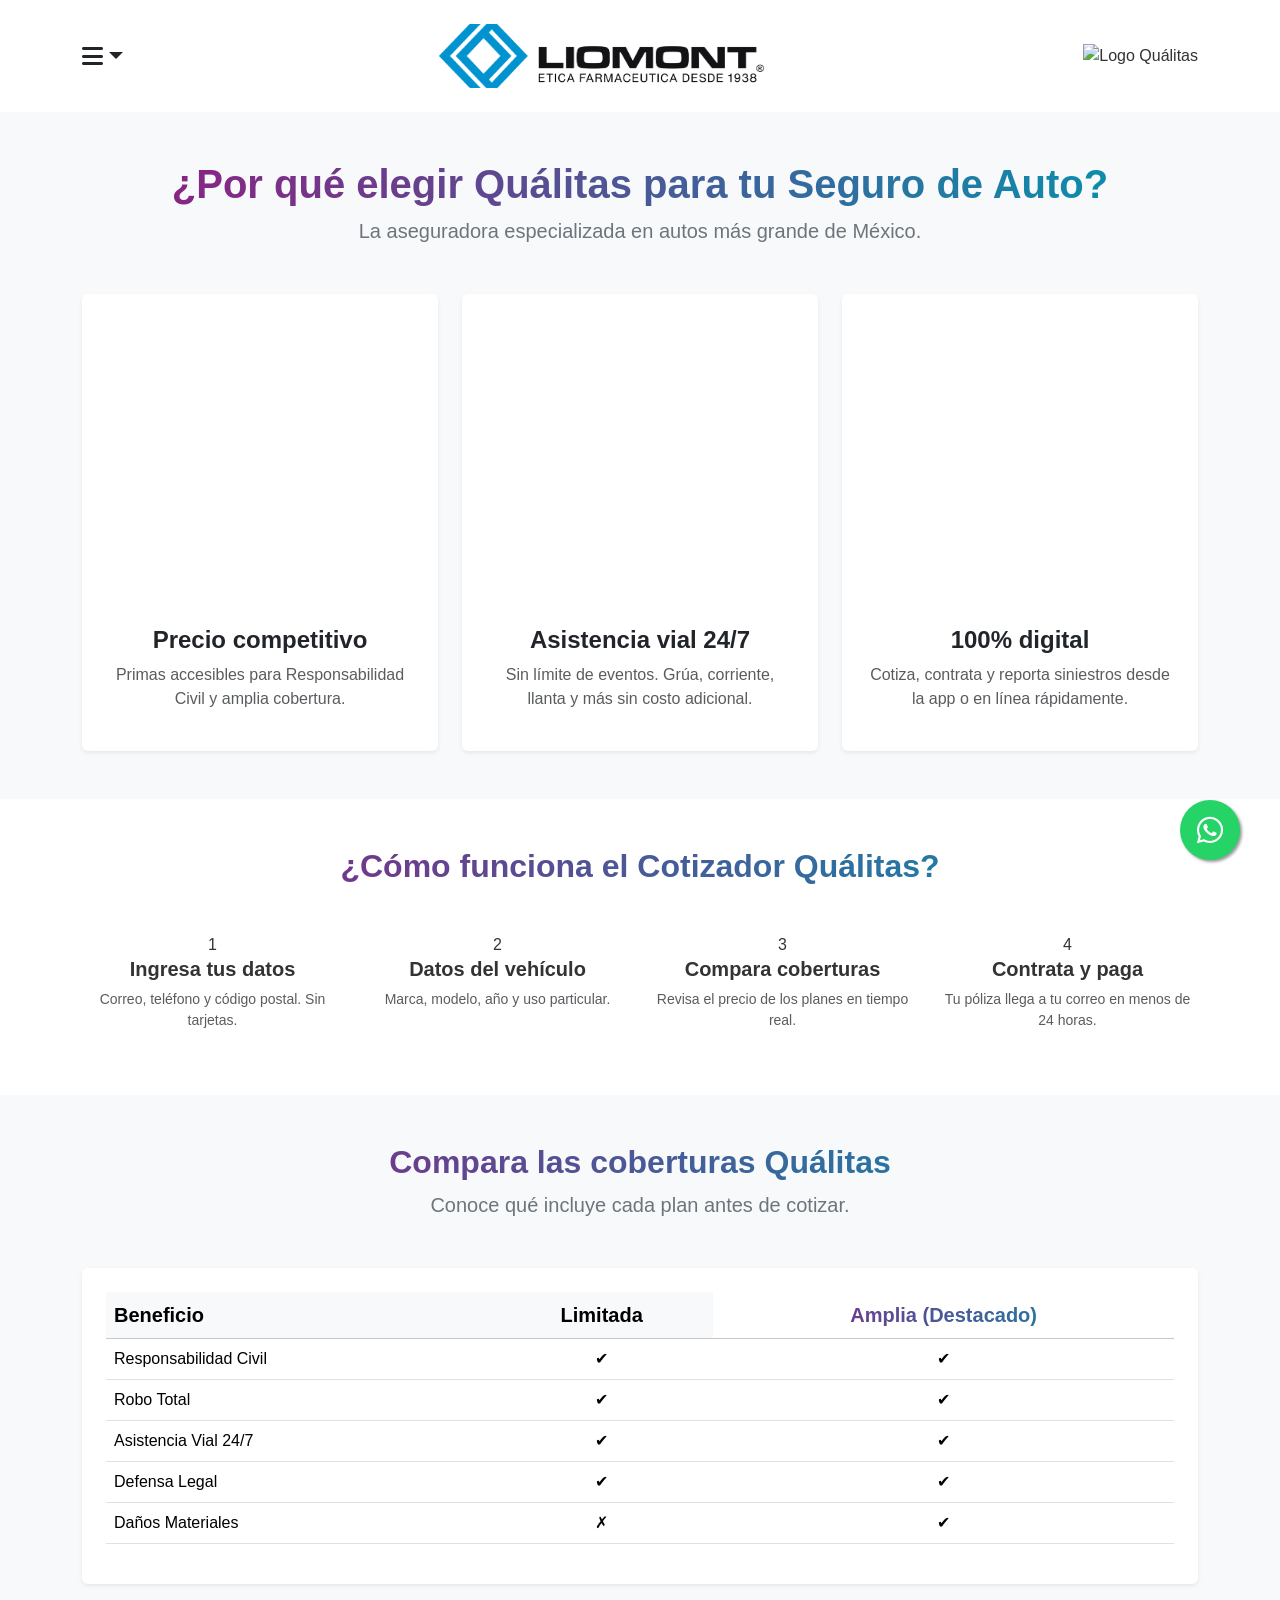
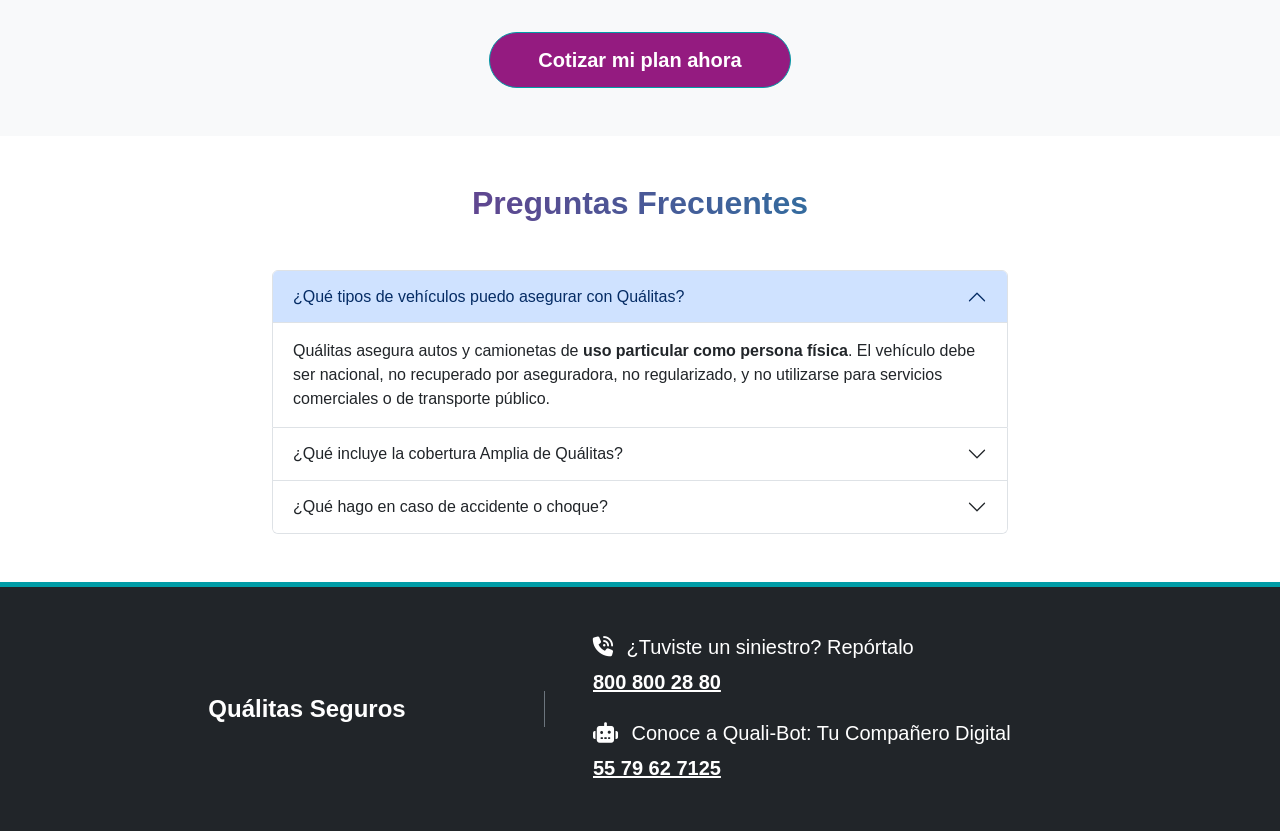
==== faq.html @ 058c201c "Update faq.html" ====
<!doctype html>
<html lang="es">
  <head>
    <meta charset="UTF-8" />
    <meta name="viewport" content="width=device-width, initial-scale=1.0" />
    <title>Detalles de Cobertura | Liomont - Quálitas - Hylant</title>

    <link href="https://cdn.jsdelivr.net/npm/bootstrap@5.3.0/dist/css/bootstrap.min.css" rel="stylesheet" />
    <link rel="stylesheet" href="https://cdnjs.cloudflare.com/ajax/libs/font-awesome/6.4.0/css/all.min.css" />
    <link rel="stylesheet" href="styles.css" />
  
  </head>
  <body>
    <header class="bg-white py-4 shadow-sm">
      <div class="container d-flex justify-content-between align-items-center">
        <div class="dropdown">
          <a href="#" class="d-flex align-items-center mb-2 mb-lg-0 text-dark text-decoration-none dropdown-toggle fs-4" data-bs-toggle="dropdown" aria-expanded="false">
            <i class="fa-solid fa-bars"></i>
          </a>
          <ul class="dropdown-menu shadow">
            <li><a class="dropdown-item" href="index.html">Inicio</a></li>
            <li><a class="dropdown-item active" href="detalles.html">Coberturas y Planes</a></li>
          </ul>
        </div>
        <div class="brand-logo liomont">
          <img src="img\logoliomontleyenda.png" alt="Logo Liomont" class="header-logo" />
        </div>
        <div class="brand-logo">
          <img src="https://www.qualitas.com.mx/documents/19189400/19781967/Qualitas-horizontal.png/692ae411-2d86-ae6b-461d-625b0bfd9472?t=1774680700783" alt="Logo Quálitas" class="header-logo" />
        </div>
      </div>
    </header>

    <main class="flex-grow-1">
      
      <section class="py-5 bg-light">
        <div class="container">
          <div class="text-center mb-5">
            <h2 class="text-purple fw-bold display-6">¿Por qué elegir Quálitas para tu Seguro de Auto?</h2>
            <p class="lead text-secondary">La aseguradora especializada en autos más grande de México.</p>
          </div>
          <div class="row row-cols-1 row-cols-md-3 g-4">
            <div class="col text-center">
              <div class="card h-100 border-0 shadow-sm p-4 cov-card">
                <div class="icon-box">
                  <svg viewBox="0 0 24 24" fill="none" stroke-width="1.8" stroke-linecap="round" stroke-linejoin="round"><line x1="12" y1="1" x2="12" y2="23"></line><path d="M17 5H9.5a3.5 3.5 0 000 7h5a3.5 3.5 0 010 7H6"></path></svg>
                </div>
                <h4 class="fw-bold">Precio competitivo</h4>
                <p class="text-muted">Primas accesibles para Responsabilidad Civil y amplia cobertura.</p>
              </div>
            </div>
            <div class="col text-center">
              <div class="card h-100 border-0 shadow-sm p-4 cov-card">
                <div class="icon-box">
                  <svg viewBox="0 0 24 24" fill="none" stroke-width="1.8" stroke-linecap="round" stroke-linejoin="round"><circle cx="12" cy="12" r="10"></circle><polyline points="12 6 12 12 16 14"></polyline></svg>
                </div>
                <h4 class="fw-bold">Asistencia vial 24/7</h4>
                <p class="text-muted">Sin límite de eventos. Grúa, corriente, llanta y más sin costo adicional.</p>
              </div>
            </div>
            <div class="col text-center">
              <div class="card h-100 border-0 shadow-sm p-4 cov-card">
                <div class="icon-box">
                  <svg viewBox="0 0 24 24" fill="none" stroke-width="1.8" stroke-linecap="round" stroke-linejoin="round"><rect x="5" y="2" width="14" height="20" rx="2" ry="2"></rect><line x1="12" y1="18" x2="12.01" y2="18"></line></svg>
                </div>
                <h4 class="fw-bold">100% digital</h4>
                <p class="text-muted">Cotiza, contrata y reporta siniestros desde la app o en línea rápidamente.</p>
              </div>
            </div>
          </div>
        </div>
      </section>

      <section class="py-5">
        <div class="container text-center">
          <h2 class="text-purple fw-bold mb-5">¿Cómo funciona el Cotizador Quálitas?</h2>
          <div class="row g-4">
            <div class="col-md-3">
              <div class="step-num">1</div>
              <h5 class="fw-bold">Ingresa tus datos</h5>
              <p class="text-muted small">Correo, teléfono y código postal. Sin tarjetas.</p>
            </div>
            <div class="col-md-3">
              <div class="step-num">2</div>
              <h5 class="fw-bold">Datos del vehículo</h5>
              <p class="text-muted small">Marca, modelo, año y uso particular.</p>
            </div>
            <div class="col-md-3">
              <div class="step-num">3</div>
              <h5 class="fw-bold">Compara coberturas</h5>
              <p class="text-muted small">Revisa el precio de los planes en tiempo real.</p>
            </div>
            <div class="col-md-3">
              <div class="step-num">4</div>
              <h5 class="fw-bold">Contrata y paga</h5>
              <p class="text-muted small">Tu póliza llega a tu correo en menos de 24 horas.</p>
            </div>
          </div>
        </div>
      </section>

      <section class="py-5 bg-light">
        <div class="container">
          <div class="text-center mb-5">
            <h2 class="text-purple fw-bold">Compara las coberturas Quálitas</h2>
            <p class="lead text-secondary">Conoce qué incluye cada plan antes de cotizar.</p>
          </div>
          <div class="table-responsive bg-white shadow-sm rounded p-4">
            <table class="table table-hover align-middle">
              <thead class="table-light">
                <tr>
                  <th scope="col" class="fs-5">Beneficio</th>
                  <th scope="col" class="text-center fs-5">Limitada</th>
                  <th scope="col" class="text-center fs-5 text-purple">Amplia (Destacado)</th>
                </tr>
              </thead>
              <tbody>
                <tr>
                  <td>Responsabilidad Civil</td>
                  <td class="text-center"><span class="check-icon">✔</span></td>
                  <td class="text-center"><span class="check-icon">✔</span></td>
                </tr>
                <tr>
                  <td>Robo Total</td>
                  <td class="text-center"><span class="check-icon">✔</span></td>
                  <td class="text-center"><span class="check-icon">✔</span></td>
                </tr>
                <tr>
                  <td>Asistencia Vial 24/7</td>
                  <td class="text-center"><span class="check-icon">✔</span></td>
                  <td class="text-center"><span class="check-icon">✔</span></td>
                </tr>
                <tr>
                  <td>Defensa Legal</td>
                  <td class="text-center"><span class="check-icon">✔</span></td>
                  <td class="text-center"><span class="check-icon">✔</span></td>
                </tr>
                <tr>
                  <td>Daños Materiales</td>
                  <td class="text-center"><span class="cross-icon">✗</span></td>
                  <td class="text-center"><span class="check-icon">✔</span></td>
                </tr>
              </tbody>
            </table>
          </div>
          <div class="text-center mt-5">
            <a href="https://oplinea.qualitas.com.mx/?EBROKING" class="btn btn-teal btn-lg px-5">Cotizar mi plan ahora</a>
          </div>
        </div>
      </section>

      <section class="py-5">
        <div class="container">
          <div class="text-center mb-5">
            <h2 class="text-purple fw-bold">Preguntas Frecuentes</h2>
          </div>
          <div class="row justify-content-center">
            <div class="col-lg-8">
              <div class="accordion" id="faqAccordion">
                
                <div class="accordion-item">
                  <h2 class="accordion-header" id="headingOne">
                    <button class="accordion-button" type="button" data-bs-toggle="collapse" data-bs-target="#collapseOne" aria-expanded="true" aria-controls="collapseOne">
                      ¿Qué tipos de vehículos puedo asegurar con Quálitas?
                    </button>
                  </h2>
                  <div id="collapseOne" class="accordion-collapse collapse show" aria-labelledby="headingOne" data-bs-parent="#faqAccordion">
                    <div class="accordion-body">
                      Quálitas asegura autos y camionetas de <strong>uso particular como persona física</strong>. El vehículo debe ser nacional, no recuperado por aseguradora, no regularizado, y no utilizarse para servicios comerciales o de transporte público.
                    </div>
                  </div>
                </div>

                <div class="accordion-item">
                  <h2 class="accordion-header" id="headingTwo">
                    <button class="accordion-button collapsed" type="button" data-bs-toggle="collapse" data-bs-target="#collapseTwo" aria-expanded="false" aria-controls="collapseTwo">
                      ¿Qué incluye la cobertura Amplia de Quálitas?
                    </button>
                  </h2>
                  <div id="collapseTwo" class="accordion-collapse collapse" aria-labelledby="headingTwo" data-bs-parent="#faqAccordion">
                    <div class="accordion-body">
                      Incluye todo lo de la cobertura Limitada (Robo Total, Responsabilidad Civil, Gastos Médicos) <strong>más Daños Materiales</strong> al vehículo asegurado por colisiones, vuelcos, rotura de cristales, fenómenos naturales y actos de vandalismo.
                    </div>
                  </div>
                </div>

                <div class="accordion-item">
                  <h2 class="accordion-header" id="headingThree">
                    <button class="accordion-button collapsed" type="button" data-bs-toggle="collapse" data-bs-target="#collapseThree" aria-expanded="false" aria-controls="collapseThree">
                      ¿Qué hago en caso de accidente o choque?
                    </button>
                  </h2>
                  <div id="collapseThree" class="accordion-collapse collapse" aria-labelledby="headingThree" data-bs-parent="#faqAccordion">
                    <div class="accordion-body">
                      Llama de inmediato a la Cabina de Atención de Siniestros de Quálitas, disponible <strong>24 horas los 365 días</strong>, al <strong>800 800 28 80</strong> o repórtalo mediante la app Quali-bot.
                    </div>
                  </div>
                </div>

              </div>
            </div>
          </div>
        </div>
      </section>

    </main>

    <footer class="py-5">
      <div class="container">
        <div class="row align-items-center">
          <div class="col-md-5 mb-4 mb-md-0 border-end border-secondary">
            <div class="brand-logo text-white fs-4 fw-bold">
              Quálitas Seguros
            </div>
          </div>
          <div class="col-md-7 ps-md-5 footer-contact">
            <div class="mb-4">
              <h5 class="mb-2"><i class="fa-solid fa-phone-volume me-2"></i> ¿Tuviste un siniestro? Repórtalo</h5>
              <a href="tel:8008002880" class="fs-5">800 800 28 80</a>
            </div>
            <div>
              <h5 class="mb-2"><i class="fa-solid fa-robot me-2"></i> Conoce a Quali-Bot: Tu Compañero Digital</h5>
              <a href="tel:5579627125" class="fs-5">55 79 62 7125</a>
            </div>
          </div>
        </div>
      </div>
    </footer>

    <div class="whatsapp-container">
      <div class="collapse mb-2" id="whatsappCollapse">
        <div class="card card-body shadow-sm p-2 text-center whatsapp-menu-card">
          <a href="https://api.whatsapp.com/send/?phone=5215563561516" target="_blank" class="btn btn-success btn-sm w-100 fw-bold">Contactar a un ejecutivo</a>
        </div>
      </div>
      <button class="whatsapp-btn" type="button" data-bs-toggle="collapse" data-bs-target="#whatsappCollapse" aria-expanded="false" aria-controls="whatsappCollapse">
        <i class="fab fa-whatsapp"></i>
      </button>
    </div>

    <script src="https://cdn.jsdelivr.net/npm/bootstrap@5.3.0/dist/js/bootstrap.bundle.min.js"></script>
  </body>
</html>
---- styles.css ----
:root {
  --qualitas-purple: #941b80;
  --qualitas-teal: #009ca6;
  --qualitas-teal-hover: #007b83;
  --footer-bg: #212529;
}

body {
  font-family: "Segoe UI", Roboto, Helvetica, Arial, sans-serif;
  color: #333;
  display: flex;
  flex-direction: column;
  min-height: 100vh;
}

/* Estilos de Textos */
.text-purple {
  background: -webkit-linear-gradient(left, #941b80, #0096ae);
  -webkit-background-clip: text;
  -webkit-text-fill-color: transparent;
  color: #941b80;
}

.tracking-wider {
  letter-spacing: 0.1em;
}

/* Estilos de Botones */
.btn-teal {
  background-color: var(--qualitas-purple);
  border-color: var(--qualitas-teal);
  color: white;
  border-radius: 30px;
  padding: 12px 35px;
  font-weight: 600;
  transition: all 0.3s ease;
}

.btn-teal:hover {
  background-color: var(--qualitas-teal-hover);
  border-color: var(--qualitas-teal-hover);
  color: white;
}

.btn-teal-outline {
  background-color: transparent;
  border: 2px solid var(--qualitas-teal);
  color: var(--qualitas-teal);
  border-radius: 30px;
  padding: 10px 35px;
  font-weight: 600;
  transition: all 0.3s ease;
}

.btn-teal-outline:hover {
  background-color: var(--qualitas-teal);
  color: white;
}

/* Estilos de Logos */
.brand-logo {
  display: flex;
  align-items: center;
  justify-content: center;
  min-width:;
}

.header-logo {
  max-height: clamp(40px, 5vw, 75px);
  width: auto;
  object-fit: contain;
}

.footer-logo {
  max-height: 60px;
  width: auto;
  object-fit: contain;
}

.hylant-svg {
  min-width: 150px;
  height: auto;
  fill: #4a5568;
  padding: 5px;
}

/* Estilos del Footer */
footer {
  background-color: var(--footer-bg);
  color: white;
  margin-top: auto;
  border-top: 5px solid var(--qualitas-teal);
}

.footer-contact a {
  color: white;
  text-decoration: underline;
  font-weight: bold;
  transition: color 0.3s ease;
}

.footer-contact a:hover {
  color: var(--qualitas-teal);
}

/* -------------------------------------
   AJUSTES DEL CARRUSEL Y GRADIENTES 
-------------------------------------- */
.carousel-item {
  position: relative; /* Necesario para ubicar el gradiente encima */
}

/* Efecto de Overlay Gradiente Quálitas sobre las fotos */
.carousel-item::after {
  content: "";
  position: absolute;
  top: 0;
  left: 0;
  width: 100%;
  height: 400px;
  border-radius: 15px;
  background: linear-gradient(
    45deg,
    rgba(148, 27, 128, 0.5),
    rgba(0, 156, 166, 0.5)
  );
  pointer-events: none;
  z-index: 1;
}
.carousel-caption {
  z-index: 2; /* NUEVO: Trae el texto al frente (capa 2) */
  text-shadow: 2px 2px 6px rgba(0, 0, 0, 0.7); /* NUEVO: Sombra para mejorar la legibilidad */
  bottom: 2rem; /* Opcional: Ajusta la altura del texto dentro de la imagen */
}
.carousel-img {
  border-radius: 15px;
  box-shadow: 0 10px 20px rgba(0, 0, 0, 0.1);
  height: 400px;
  object-fit: cover;
}
carrusel */ .carousel-caption h3 {
  font-weight: bold;
}
/* -------------------------------------
   ESTILOS DE WHATSAPP FLOTANTE
-------------------------------------- */
.whatsapp-container {
  position: fixed;
  bottom: 40px;
  right: 40px;
  z-index: 9999;
  display: flex;
  flex-direction: column;
  align-items: flex-end;
}

.whatsapp-menu-card {
  border-radius: 10px;
  min-width: 200px;
}

.whatsapp-btn {
  width: 60px;
  height: 60px;
  background-color: #25d366;
  color: #fff;
  border-radius: 50px;
  border: none;
  font-size: 30px;
  box-shadow: 2px 2px 3px #999;
  display: flex;
  justify-content: center;
  align-items: center;
  transition: background-color 0.3s;
}

.whatsapp-btn:hover {
  background-color: #128c7e;
  color: #fff;
}
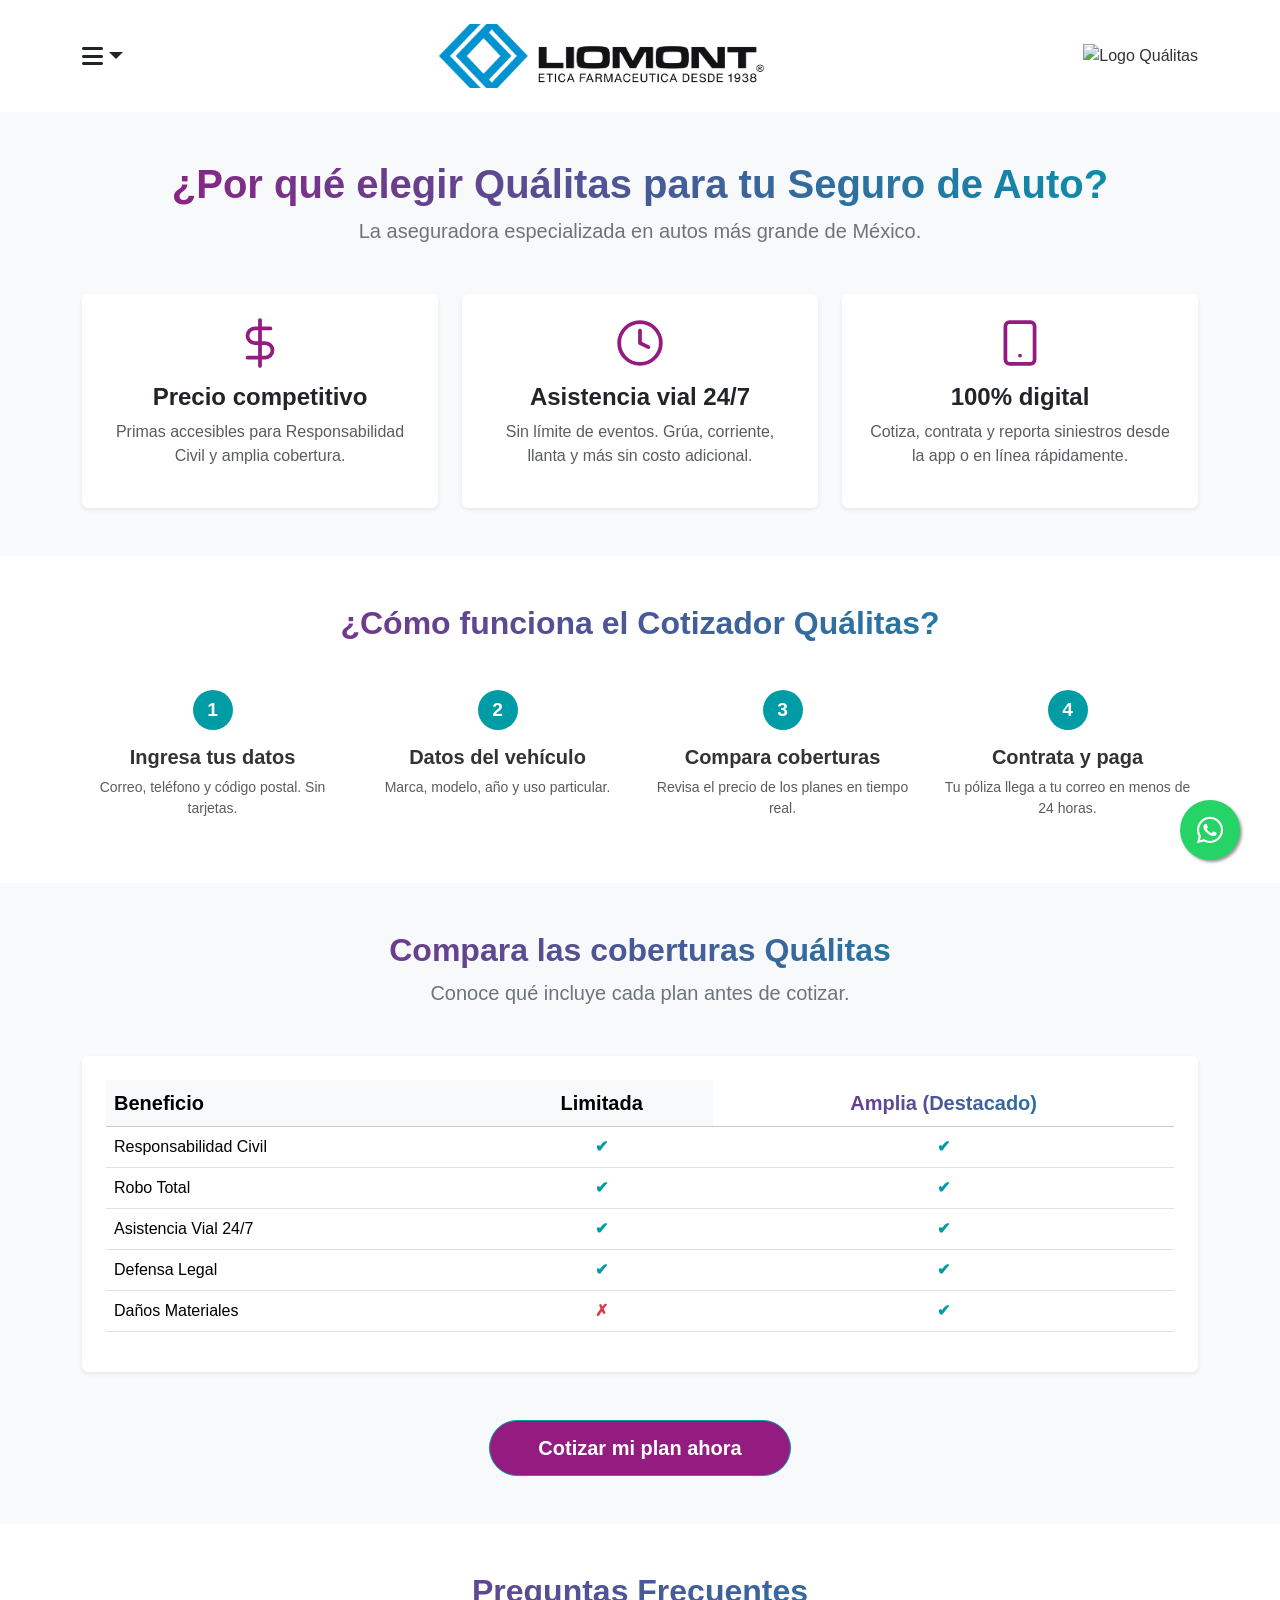
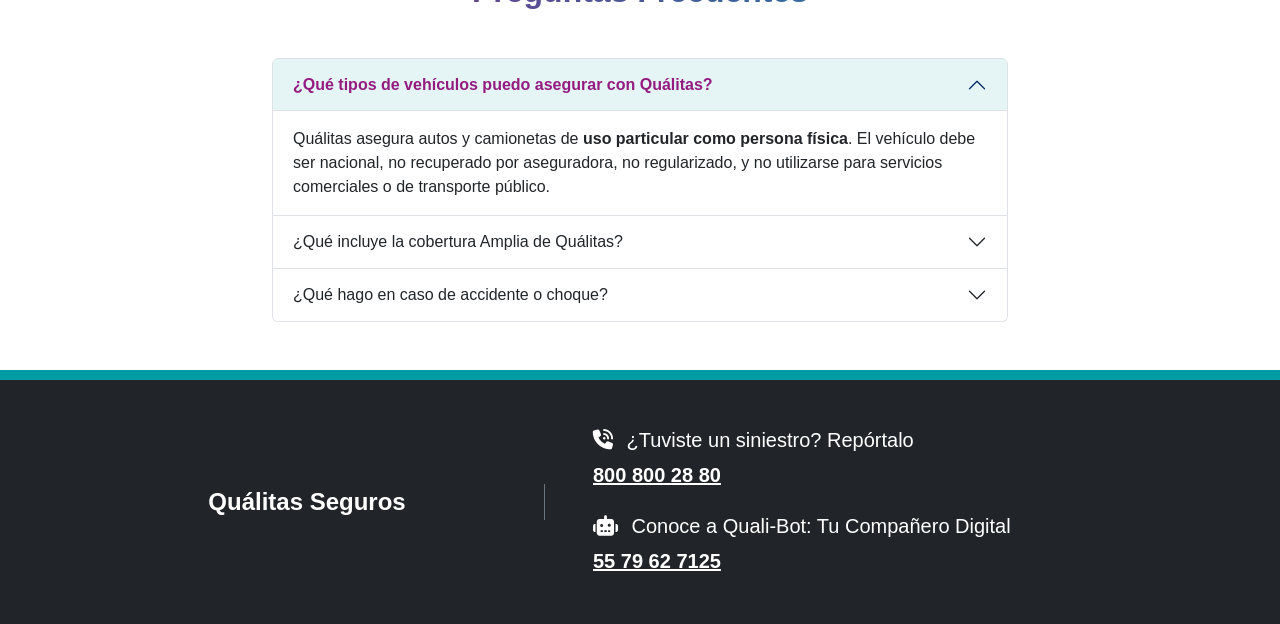
==== commit aeba9a25: "Update faq.html" ====
--- a/faq.html
+++ b/faq.html
@@ -7,7 +7,7 @@
 
     <link href="https://cdn.jsdelivr.net/npm/bootstrap@5.3.0/dist/css/bootstrap.min.css" rel="stylesheet" />
     <link rel="stylesheet" href="https://cdnjs.cloudflare.com/ajax/libs/font-awesome/6.4.0/css/all.min.css" />
-    <link rel="stylesheet" href="styles.css" />
+    <link rel="stylesheet" href="css/styles.css" />
   
   </head>
   <body>
--- a/css/styles.css
+++ b/css/styles.css
@@ -0,0 +1,215 @@
+:root {
+  --qualitas-purple: #941b80;
+  --qualitas-teal: #009ca6;
+  --qualitas-teal-hover: #007b83;
+  --footer-bg: #212529;
+}
+
+body {
+  font-family: "Segoe UI", Roboto, Helvetica, Arial, sans-serif;
+  color: #333;
+  display: flex;
+  flex-direction: column;
+  min-height: 100vh;
+}
+
+/* Estilos de Textos */
+.text-purple {
+  background: -webkit-linear-gradient(left, #941b80, #0096ae);
+  -webkit-background-clip: text;
+  -webkit-text-fill-color: transparent;
+  color: #941b80;
+}
+
+.tracking-wider {
+  letter-spacing: 0.1em;
+}
+
+/* Estilos de Botones */
+.btn-teal {
+  background-color: var(--qualitas-purple);
+  border-color: var(--qualitas-teal);
+  color: white;
+  border-radius: 30px;
+  padding: 12px 35px;
+  font-weight: 600;
+  transition: all 0.3s ease;
+}
+
+.btn-teal:hover {
+  background-color: var(--qualitas-teal-hover);
+  border-color: var(--qualitas-teal-hover);
+  color: white;
+}
+
+.btn-teal-outline {
+  background-color: transparent;
+  border: 2px solid var(--qualitas-teal);
+  color: var(--qualitas-teal);
+  border-radius: 30px;
+  padding: 10px 35px;
+  font-weight: 600;
+  transition: all 0.3s ease;
+}
+
+.btn-teal-outline:hover {
+  background-color: var(--qualitas-teal);
+  color: white;
+}
+
+/* Estilos de Logos */
+.brand-logo {
+  display: flex;
+  align-items: center;
+  justify-content: center;
+  /* min-width: 150px; (Puedes agregar un valor o simplemente borrar la línea) */
+}
+
+.header-logo {
+  max-height: clamp(40px, 5vw, 75px);
+  width: auto;
+  object-fit: contain;
+}
+
+.footer-logo {
+  max-height: 60px;
+  width: auto;
+  object-fit: contain;
+}
+
+.hylant-svg {
+  min-width: 150px;
+  height: auto;
+  fill: #4a5568;
+  padding: 5px;
+}
+
+/* Estilos del Footer */
+footer {
+  background-color: var(--footer-bg);
+  color: white;
+  margin-top: auto;
+  border-top: 10px solid var(--qualitas-teal);
+}
+
+.footer-contact a {
+  color: white;
+  text-decoration: underline;
+  font-weight: bold;
+  transition: color 0.3s ease;
+}
+
+.footer-contact a:hover {
+  color: var(--qualitas-teal);
+}
+
+/* -------------------------------------
+   AJUSTES DEL CARRUSEL Y GRADIENTES 
+-------------------------------------- */
+.carousel-item {
+  position: relative; /* Necesario para ubicar el gradiente encima */
+}
+
+/* Efecto de Overlay Gradiente Quálitas sobre las fotos */
+.carousel-item::after {
+  content: "";
+  position: absolute;
+  top: 0;
+  left: 0;
+  width: 100%;
+  height: 100%; /* Mejor práctica para que sea responsive */
+  border-radius: 15px;
+  background: linear-gradient(
+    45deg,
+    rgba(148, 27, 128, 0.5),
+    rgba(0, 156, 166, 0.5)
+  );
+  pointer-events: none;
+  z-index: 1;
+}
+.carousel-caption {
+  z-index: 2; /* NUEVO: Trae el texto al frente (capa 2) */
+  text-shadow: 2px 2px 6px rgba(0, 0, 0, 0.7); /* NUEVO: Sombra para mejorar la legibilidad */
+  bottom: 2rem; /* Opcional: Ajusta la altura del texto dentro de la imagen */
+}
+.carousel-img {
+  border-radius: 15px;
+  box-shadow: 0 10px 20px rgba(0, 0, 0, 0.1);
+  height: 400px;
+  object-fit: cover;
+}
+
+.carousel-caption h3 {
+  font-weight: bold;
+}
+/* -------------------------------------
+   ESTILOS DE WHATSAPP FLOTANTE
+-------------------------------------- */
+.whatsapp-container {
+  position: fixed;
+  bottom: 40px;
+  right: 40px;
+  z-index: 9999;
+  display: flex;
+  flex-direction: column;
+  align-items: flex-end;
+}
+
+.whatsapp-menu-card {
+  border-radius: 10px;
+  min-width: 200px;
+}
+
+.whatsapp-btn {
+  width: 60px;
+  height: 60px;
+  background-color: #25d366;
+  color: #fff;
+  border-radius: 50px;
+  border: none;
+  font-size: 30px;
+  box-shadow: 2px 2px 3px #999;
+  display: flex;
+  justify-content: center;
+  align-items: center;
+  transition: background-color 0.3s;
+}
+
+.whatsapp-btn:hover {
+  background-color: #128c7e;
+  color: #fff;
+}
+
+      /* Estilos complementarios mínimos para la nueva página */
+      .icon-box svg {
+        width: 50px;
+        height: 50px;
+        stroke: var(--qualitas-purple);
+        margin-bottom: 15px;
+      }
+      .cov-card:hover {
+        transform: translateY(-5px);
+        box-shadow: 0 10px 20px rgba(0,0,0,0.1);
+        transition: all 0.3s ease;
+      }
+      .step-num {
+        width: 40px;
+        height: 40px;
+        background: var(--qualitas-teal);
+        color: white;
+        border-radius: 50%;
+        display: flex;
+        align-items: center;
+        justify-content: center;
+        font-weight: bold;
+        font-size: 1.2rem;
+        margin: 0 auto 15px auto;
+      }
+      .accordion-button:not(.collapsed) {
+        background-color: rgba(0, 156, 166, 0.1);
+        color: var(--qualitas-purple);
+        font-weight: bold;
+      }
+      .check-icon { color: var(--qualitas-teal); font-weight: bold; }
+      .cross-icon { color: #dc3545; font-weight: bold; }
+    </style>
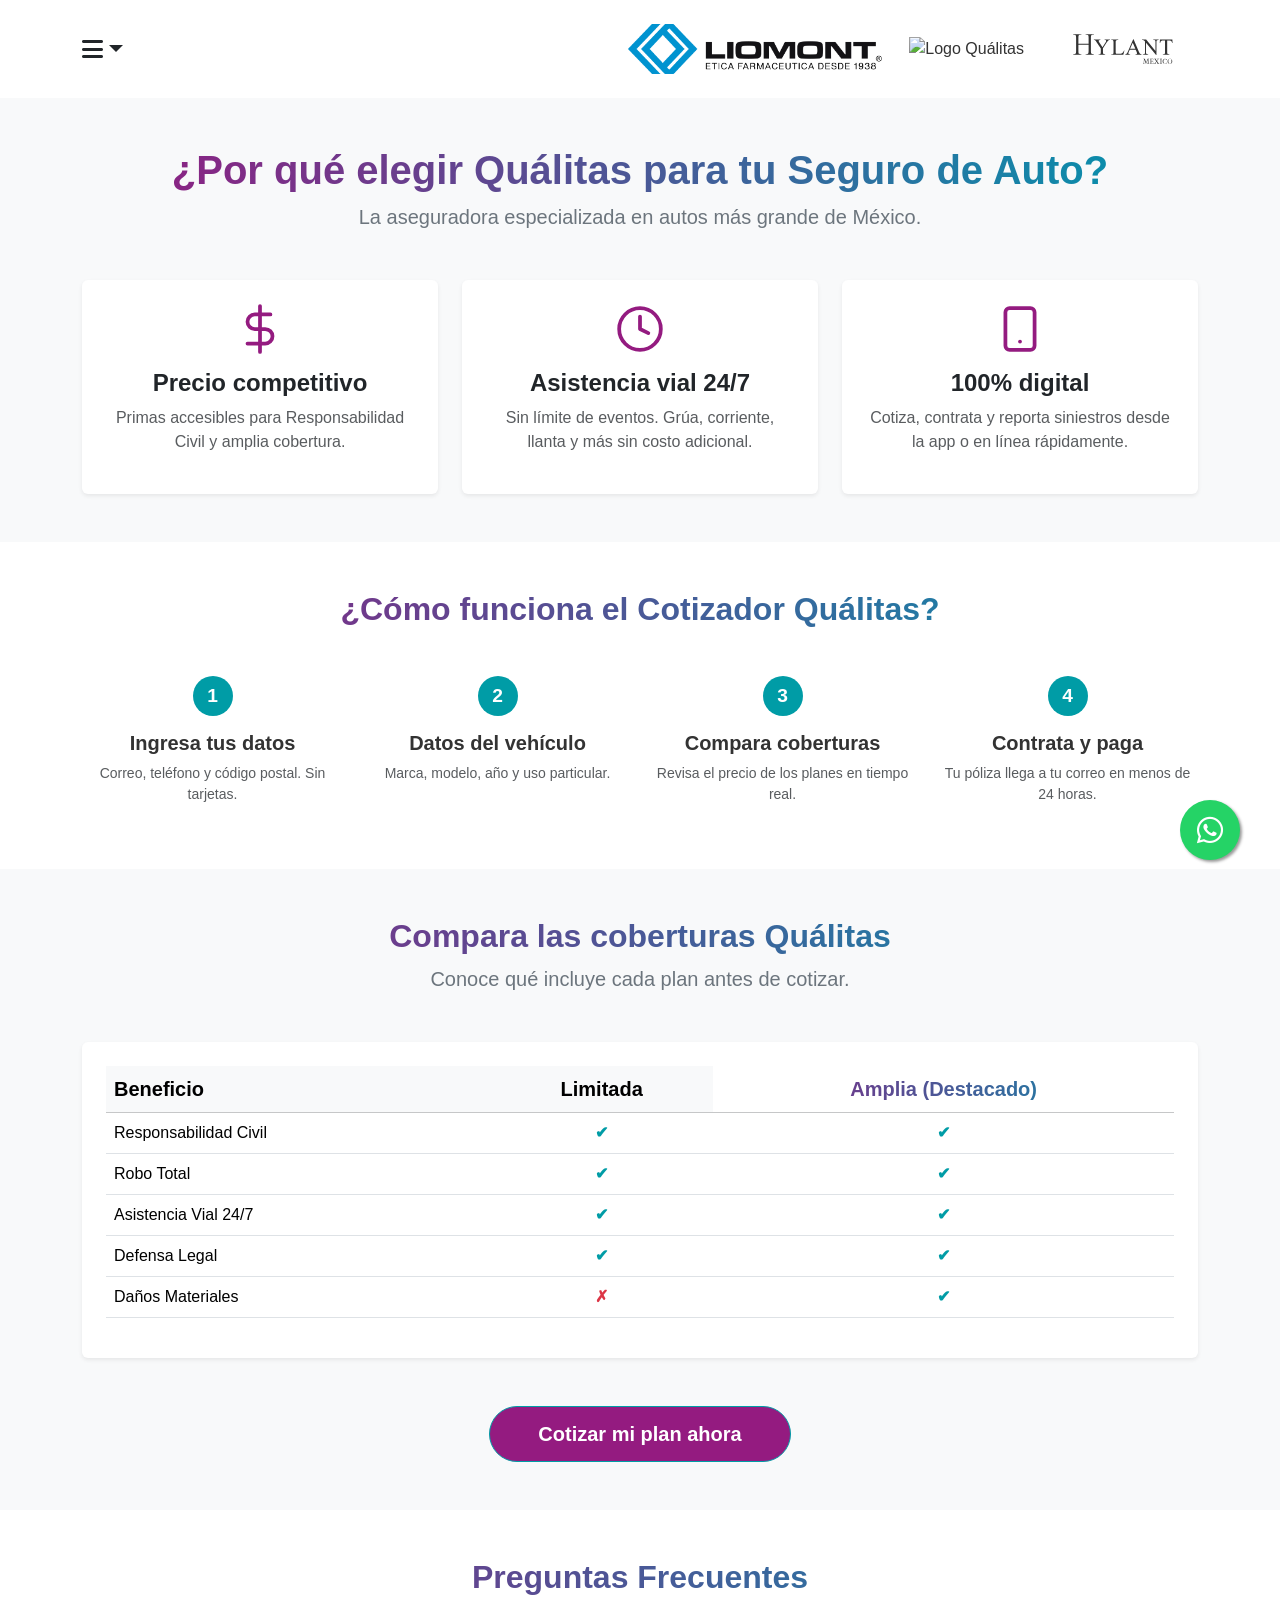
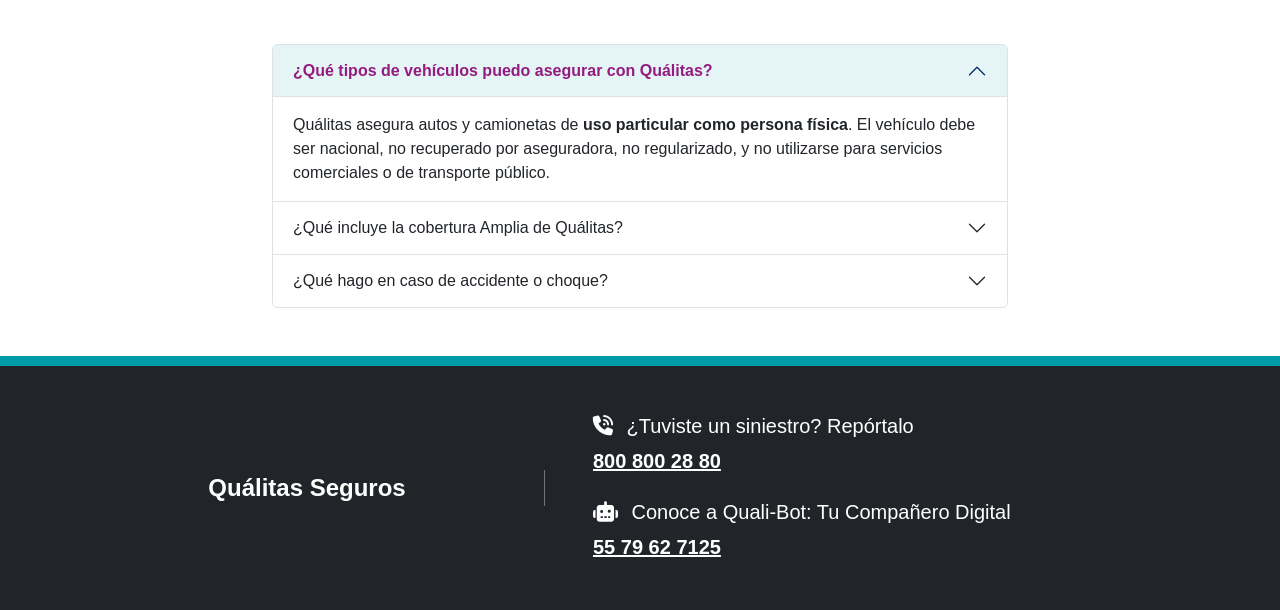
==== commit 1b2fa0bd: "Update faq.html" ====
--- a/faq.html
+++ b/faq.html
@@ -3,30 +3,41 @@
   <head>
     <meta charset="UTF-8" />
     <meta name="viewport" content="width=device-width, initial-scale=1.0" />
-    <title>Detalles de Cobertura | Liomont - Quálitas - Hylant</title>
-
+    <title>Portal de Seguros | Liomont - Quálitas - Hylant</title>
+
+    <!-- Bootstrap CSS -->
     <link href="https://cdn.jsdelivr.net/npm/bootstrap@5.3.0/dist/css/bootstrap.min.css" rel="stylesheet" />
+    <!-- Font Awesome -->
     <link rel="stylesheet" href="https://cdnjs.cloudflare.com/ajax/libs/font-awesome/6.4.0/css/all.min.css" />
+    <!-- Custom Styles -->
     <link rel="stylesheet" href="css/styles.css" />
-  
+
   </head>
-  <body>
-    <header class="bg-white py-4 shadow-sm">
+  <body class="d-flex flex-column min-vh-100">
+
+    
+        <header class="bg-white py-4 shadow-sm">
       <div class="container d-flex justify-content-between align-items-center">
         <div class="dropdown">
           <a href="#" class="d-flex align-items-center mb-2 mb-lg-0 text-dark text-decoration-none dropdown-toggle fs-4" data-bs-toggle="dropdown" aria-expanded="false">
             <i class="fa-solid fa-bars"></i>
           </a>
-          <ul class="dropdown-menu shadow">
-            <li><a class="dropdown-item" href="index.html">Inicio</a></li>
-            <li><a class="dropdown-item active" href="detalles.html">Coberturas y Planes</a></li>
+          <ul class="dropdown-menu shadow border-0">
+            <li><a class="dropdown-item active fw-bold" href="index.html"><i class="fa-solid fa-house me-2"></i> Inicio</a></li>
+            <li><a class="dropdown-item" href="faq.html"><i class="fa-solid fa-circle-question me-2"></i> Preguntas Frecuentes</a></li>
+            <li><a class="dropdown-item" href="detalles.html"><i class="fa-solid fa-shield-halved me-2"></i> Coberturas y Planes</a></li>
+            <li><hr class="dropdown-divider" /></li>
+            <li><a class="dropdown-item text-success fw-bold" href="https://api.whatsapp.com/send/?phone=5215563561516" target="_blank"><i class="fa-brands fa-whatsapp me-2"></i> Contacto Asesor</a></li>
           </ul>
         </div>
-        <div class="brand-logo liomont">
-          <img src="img\logoliomontleyenda.png" alt="Logo Liomont" class="header-logo" />
-        </div>
-        <div class="brand-logo">
-          <img src="https://www.qualitas.com.mx/documents/19189400/19781967/Qualitas-horizontal.png/692ae411-2d86-ae6b-461d-625b0bfd9472?t=1774680700783" alt="Logo Quálitas" class="header-logo" />
+
+        <!-- Logos -->
+        <div class="brand-logo-container">
+          <img src="img/logoliomontleyenda.png" alt="Logo Liomont" class="header-logo" style="max-height: 50px;">
+          <img src="https://www.qualitas.com.mx/documents/19189400/19781967/Qualitas-horizontal.png/692ae411-2d86-ae6b-461d-625b0bfd9472?t=1774680700783" alt="Logo Quálitas" class="header-logo" style="max-height: 40px;">
+          <svg viewBox="0 0 216 65" xmlns="http://www.w3.org/2000/svg" class="hylant-svg" style="max-height: 40px; fill: #4a5568;">
+            <path d="M11.38 20.99h22.11V8.24c0-2.27-.14-3.77-.43-4.5a2.9 2.9 0 0 0-1.39-1.41 6.13 6.13 0 0 0-3-.78h-1.59V.33h17.75v1.22h-1.58c-1.05 0-2.05.25-2.99.75-.71.35-1.19.88-1.45 1.61-.24.69-.37 2.14-.37 4.34V37c0 2.25.15 3.75.43 4.47.22.54.67 1.02 1.35 1.41.97.52 1.98.79 3.03.79h1.58v1.21H27.08v-1.21h1.59c1.82 0 3.15-.54 3.99-1.61.54-.69.82-2.38.82-5.06V23.43H11.37V37c0 2.25.14 3.75.42 4.47a3 3 0 0 0 1.38 1.41c.95.52 1.94.79 3 .79h1.61v1.21H0v-1.21h1.58c1.85 0 3.19-.54 4.02-1.61.53-.69.79-2.38.79-5.06V8.25c0-2.27-.14-3.77-.43-4.5a2.93 2.93 0 0 0-1.35-1.41 6.33 6.33 0 0 0-3.03-.78H0V.34h17.78v1.22h-1.61c-1.06 0-2.05.25-3 .75a2.8 2.8 0 0 0-1.41 1.61c-.27.69-.4 2.14-.4 4.34v12.75l.02-.02Zm56.8-8.98h11.51v.89h-.64c-.42 0-1.04.18-1.84.55-.82.38-1.55.91-2.22 1.61-.66.69-1.48 1.82-2.45 3.39l-7.95 12.5v8.25c0 2.02.22 3.28.68 3.78.62.68 1.59 1.02 2.92 1.02h1.08v.9H55.25V44h1.16c1.4 0 2.38-.42 2.97-1.26.36-.51.54-1.7.54-3.54v-7.79l-9.05-13.78a26.32 26.32 0 0 0-2.19-3.03 8.44 8.44 0 0 0-2.36-1.46 3.25 3.25 0 0 0-1.41-.24v-.89h14.11v.89h-.73a4.2 4.2 0 0 0-2.12.54c-.63.35-.95.89-.95 1.6 0 .58.5 1.63 1.49 3.16l6.88 10.6 6.47-10.14c.97-1.52 1.46-2.65 1.46-3.39a2.23 2.23 0 0 0-1.37-2.04 4.76 4.76 0 0 0-1.97-.32v-.9Zm42.09 23.78.81.17-2.35 8.93H82.7V44h1.24c1.4 0 2.39-.46 3-1.36.34-.52.51-1.71.51-3.59V17.81c0-2.05-.23-3.34-.68-3.86-.63-.72-1.57-1.07-2.82-1.07h-1.24v-.9h14.94v.9c-1.75-.02-2.98.14-3.7.48-.69.34-1.18.77-1.43 1.29-.25.51-.39 1.75-.39 3.71v20.68c0 1.33.13 2.26.39 2.76.2.34.5.59.9.75.4.16 1.68.24 3.8.24h2.4c2.53 0 4.31-.19 5.34-.56a6.92 6.92 0 0 0 2.79-1.97 16.6 16.6 0 0 0 2.53-4.49l-.01.02Zm25.15-1.91h-12.77l-2.24 5.19a8.42 8.42 0 0 0-.82 2.86c0 .5.24.95.71 1.34.49.37 1.52.61 3.12.73v.89h-10.39V44c1.38-.24 2.28-.56 2.68-.95.83-.78 1.75-2.36 2.75-4.73l11.61-27.08h.85l11.49 27.37c.92 2.2 1.76 3.64 2.51 4.3a5.26 5.26 0 0 0 3.16 1.09v.89h-13.02V44c1.31-.06 2.2-.28 2.65-.66.47-.37.71-.82.71-1.36 0-.71-.33-1.84-.98-3.38l-1.99-4.73-.03.01Zm-.68-1.8-5.6-13.3-5.74 13.3h11.34Zm14.48-20.09h8.96l20.17 24.67V17.68c0-2.02-.23-3.29-.68-3.78-.6-.68-1.55-1.02-2.84-1.02h-1.15v-.9h11.49v.9H184c-1.4 0-2.39.41-2.97 1.26-.36.52-.54 1.7-.54 3.54v27.74h-.88l-21.75-26.5v20.27c0 2.02.22 3.28.66 3.78.62.68 1.56 1.02 2.85 1.02h1.16v.89h-11.49v-.89h1.15c1.41 0 2.4-.42 2.99-1.27.36-.51.53-1.7.54-3.54V16.29a14.4 14.4 0 0 0-2.19-2.21 7.86 7.86 0 0 0-2.16-.99 7.65 7.65 0 0 0-2.15-.22v-.9.02Zm65.74 0 .37 7.71h-.93a9.25 9.25 0 0 0-.73-2.91 4.87 4.87 0 0 0-2.02-2.07 6.9 6.9 0 0 0-3.29-.68h-4.64v25.14c0 2.02.22 3.28.66 3.78.61.68 1.57 1.02 2.85 1.02h1.14v.89h-13.98v-.89h1.16c1.39 0 2.38-.42 2.97-1.27.36-.51.54-1.7.54-3.54V14.03h-3.97c-1.55 0-2.64.12-3.28.34-.85.3-1.57.9-2.17 1.77-.6.88-.96 2.06-1.07 3.54h-.92l.39-7.71h26.94l-.02.02ZM164.37 53.8v.44c-1.05 0-1.38.1-1.35.71l.04 1.39.32 5.77c.09 1.46.11 1.9 1.53 1.85v.44h-4.47v-.44c.92-.07 1.53-.15 1.53-.9l-.04-1.1-.39-6.77L158 64.4h-.41l-3.44-9.21-.54 7.29-.04.73c0 .56.54.76 1.31.76v.44h-3.61v-.44c.47-.02 1.22-.07 1.44-.39.19-.27.24-1.12.28-1.71l.47-6.46c.06-1.02-.09-1.07-1.31-1.17v-.44h3.07l3.03 8.07 3.09-8.07h3.03Zm4.9 4.93h2.32c.77 0 1.03 0 1.12-1.32h.43v3.29h-.43c-.04-1.34-.21-1.44-1.27-1.44h-2.17v3.48c0 1.05.04 1.05.97 1.05h1.63c.97 0 1.46-.15 1.87-1.97h.41l-.19 2.58h-7.76v-.41c1.38.05 1.53-.41 1.53-1.41v-6.92c0-1.24-.32-1.44-1.53-1.41v-.44h7.35l.09 2.32h-.39c-.24-1.61-.58-1.78-1.63-1.78h-2.34v4.39l-.01-.01Zm10.96-4.93v.44c-.64 0-1.27.02-1.27.41 0 .24.52 1 .69 1.22l1.5 2.12 1.65-2.27c.34-.46.52-.71.52-1 0-.49-.67-.49-1.22-.49v-.44h4.19v.44c-1.5.1-1.83.46-2.75 1.73l-1.93 2.66 2.62 3.73c.92 1.32 1.25 1.54 2.34 1.61v.44h-5.03v-.44c.99-.05 1.31-.05 1.31-.51 0-.34-.15-.56-.52-1.05l-1.74-2.46-1.78 2.46c-.37.49-.49.68-.49.95 0 .51.64.56 1.16.61v.44h-4.08v-.44c1.18-.02 1.8-.56 2.84-2l1.93-2.63-2.86-4c-.71-1.02-.86-1.02-1.89-1.1v-.44h4.81v.01Zm12.36.44c-1.55.07-1.55.34-1.55 1.83v6.04c0 1.56.3 1.75 1.63 1.85v.44h-4.73v-.44c1.33-.05 1.57-.24 1.57-1.9v-5.97c0-1.56-.3-1.75-1.63-1.85v-.44h4.71v.44Zm10.2 2.34h-.32c-.41-.9-1.25-2.66-3.37-2.66s-3.59 2.49-3.59 5.39c0 3.27 1.83 4.92 3.37 4.92 2.11 0 3.35-1.75 3.82-2.44h.37c-.32 1-.52 1.44-1.2 2.71a4.98 4.98 0 0 0-1.22 0c-1.25.12-1.48.15-1.85.15-3.14 0-4.98-2.29-4.98-5.43 0-3.63 2.71-5.8 5.16-5.8 1.63 0 2.45.85 2.94.85.26 0 .34-.1.45-.22h.34l.09 2.53h-.01Zm6.87-3.19c2.47 0 5.11 1.83 5.11 5.58 0 4.09-2.77 5.73-5.13 5.73s-5.13-1.63-5.13-5.73c0-3.75 2.77-5.58 5.16-5.58h-.01Zm-.06.41c-2.21 0-3.42 2.41-3.42 4.97 0 2.56.58 3.75 1.18 4.43a2.93 2.93 0 0 0 2.26 1.07c1.63 0 3.48-1.39 3.48-5.29 0-3.9-1.65-5.19-3.5-5.19v.01Z" fill="currentColor"/>
+          </svg>
         </div>
       </div>
     </header>
--- a/css/styles.css
+++ b/css/styles.css
@@ -212,4 +212,73 @@
       }
       .check-icon { color: var(--qualitas-teal); font-weight: bold; }
       .cross-icon { color: #dc3545; font-weight: bold; }
-    </style>
+
+      /* Estilos adicionales específicos para embellecer el index */
+      .hero-section {
+        padding: 4rem 0;
+      }
+      
+      .brand-logo-container {
+        display: flex;
+        align-items: center;
+        gap: 1.5rem;
+      }
+
+      @media (max-width: 991px) {
+        .brand-logo-container {
+          flex-wrap: wrap;
+          justify-content: center;
+          margin-top: 1rem;
+        }
+      }
+
+      .carousel-item img {
+        height: 500px;
+        object-fit: cover;
+        border-radius: 20px;
+        filter: brightness(0.85); /* Oscurece ligeramente la imagen para que resalte el texto */
+      }
+
+      .carousel-caption {
+        background: rgba(0, 0, 0, 0.6); /* Fondo semi-transparente para legibilidad */
+        border-radius: 15px;
+        padding: 1.5rem;
+        bottom: 2rem;
+        left: 10%;
+        right: 10%;
+        backdrop-filter: blur(5px);
+      }
+
+      .carousel-caption h3 {
+        color: #fff;
+        font-weight: 800;
+        margin-bottom: 0.5rem;
+        text-shadow: 1px 1px 3px rgba(0,0,0,0.8);
+      }
+
+      .carousel-caption p {
+        font-size: 1.1rem;
+        margin-bottom: 0;
+        color: #e0e0e0;
+      }
+
+      /* Tarjetas de Beneficios */
+      .feature-card {
+        border: none;
+        border-radius: 15px;
+        transition: transform 0.3s ease, box-shadow 0.3s ease;
+        background-color: #f8f9fa;
+        height: 100%;
+      }
+
+      .feature-card:hover {
+        transform: translateY(-5px);
+        box-shadow: 0 10px 20px rgba(0, 156, 166, 0.15); /* Sombra color teal */
+      }
+
+      .feature-icon {
+        font-size: 2.5rem;
+        color: var(--qualitas-purple);
+        margin-bottom: 1rem;
+      }
+  
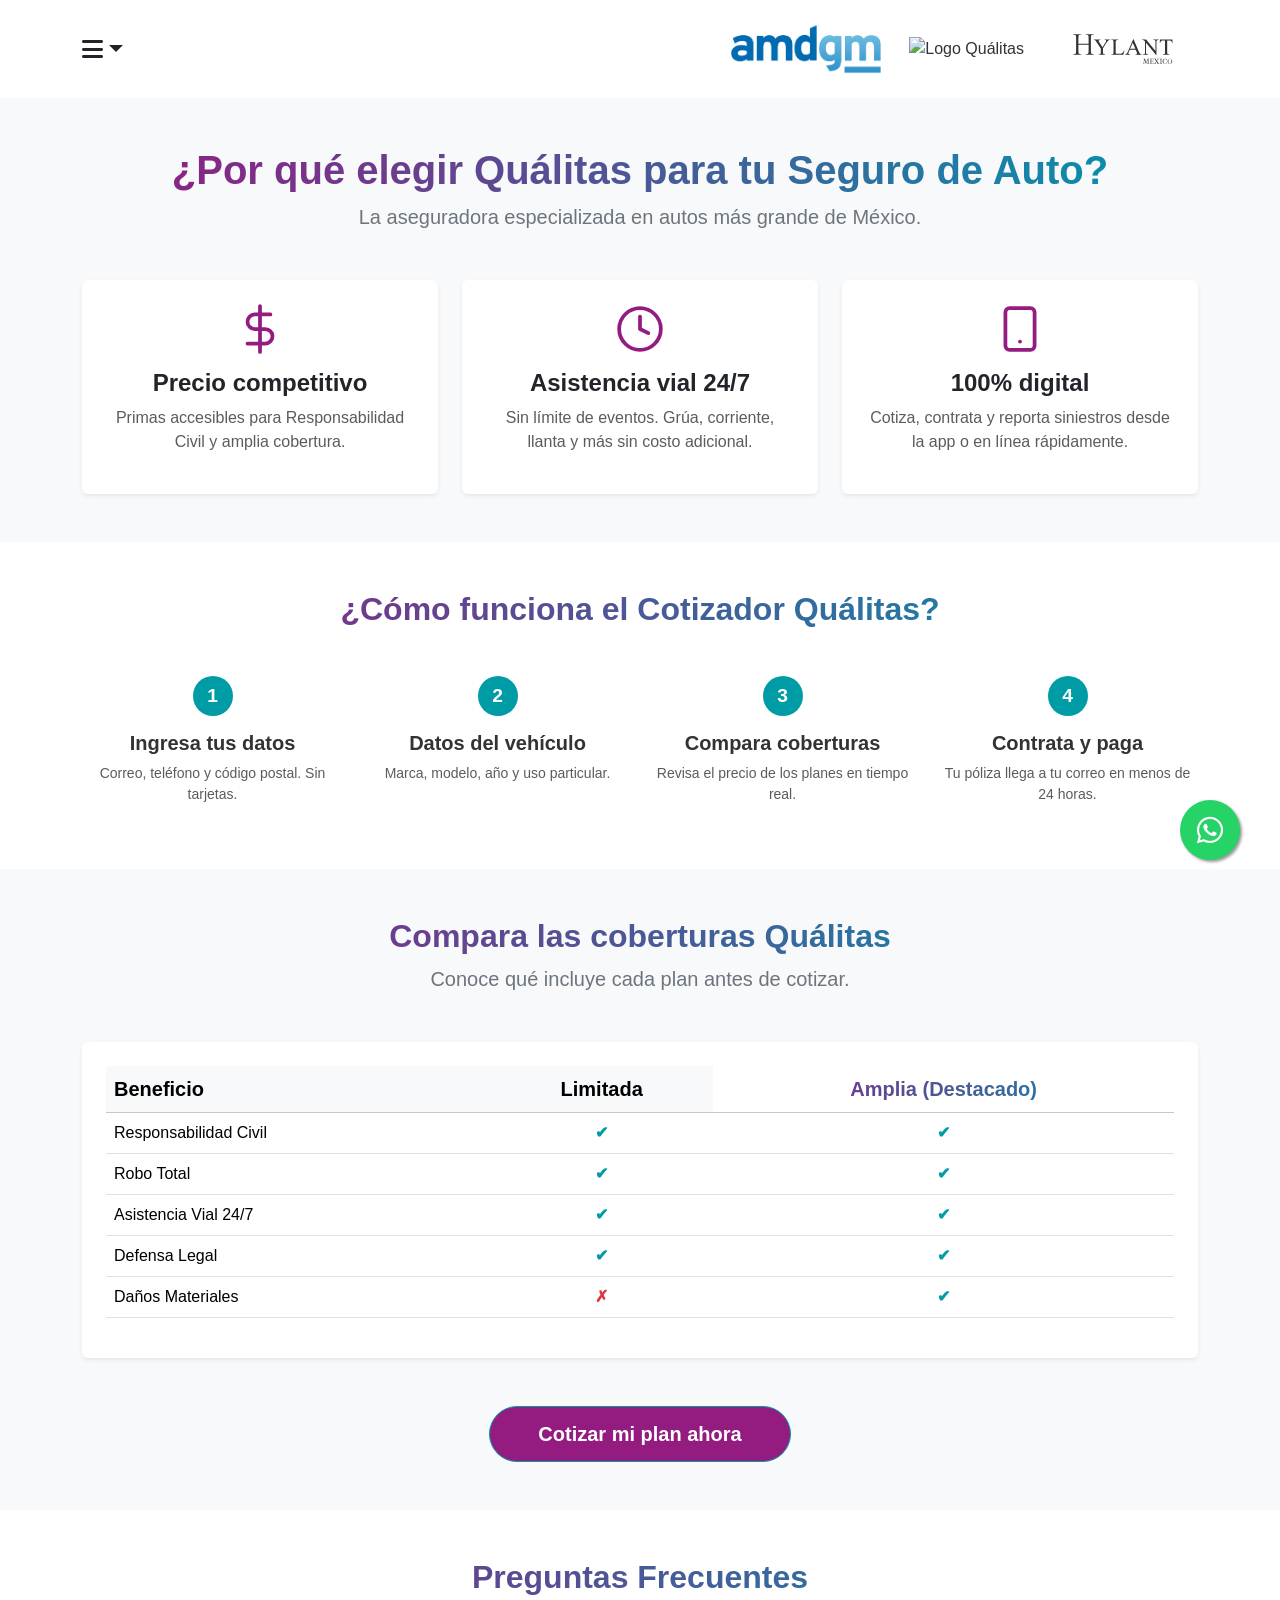
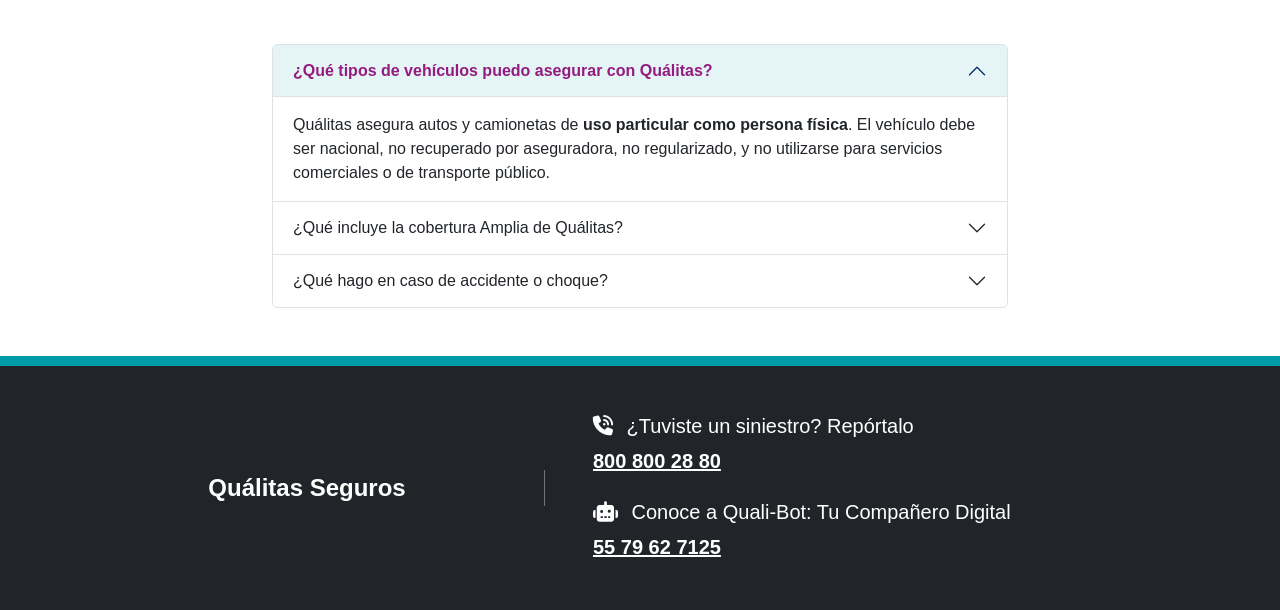
==== commit e2cb4687: "Update faq.html" ====
--- a/faq.html
+++ b/faq.html
@@ -3,7 +3,7 @@
   <head>
     <meta charset="UTF-8" />
     <meta name="viewport" content="width=device-width, initial-scale=1.0" />
-    <title>Portal de Seguros | Liomont - Quálitas - Hylant</title>
+    <title>Portal de Seguros | amdgm - Quálitas - Hylant</title>
 
     <!-- Bootstrap CSS -->
     <link href="https://cdn.jsdelivr.net/npm/bootstrap@5.3.0/dist/css/bootstrap.min.css" rel="stylesheet" />
@@ -16,27 +16,27 @@
   <body class="d-flex flex-column min-vh-100">
 
     
-        <header class="bg-white py-4 shadow-sm">
+<header class="bg-white py-4 shadow-sm">
       <div class="container d-flex justify-content-between align-items-center">
         <div class="dropdown">
           <a href="#" class="d-flex align-items-center mb-2 mb-lg-0 text-dark text-decoration-none dropdown-toggle fs-4" data-bs-toggle="dropdown" aria-expanded="false">
             <i class="fa-solid fa-bars"></i>
           </a>
-          <ul class="dropdown-menu shadow border-0">
+          <ul class="dropdown-menu shadow border-0" style="">
             <li><a class="dropdown-item active fw-bold" href="index.html"><i class="fa-solid fa-house me-2"></i> Inicio</a></li>
             <li><a class="dropdown-item" href="faq.html"><i class="fa-solid fa-circle-question me-2"></i> Preguntas Frecuentes</a></li>
             <li><a class="dropdown-item" href="detalles.html"><i class="fa-solid fa-shield-halved me-2"></i> Coberturas y Planes</a></li>
-            <li><hr class="dropdown-divider" /></li>
+            <li><hr class="dropdown-divider"></li>
             <li><a class="dropdown-item text-success fw-bold" href="https://api.whatsapp.com/send/?phone=5215563561516" target="_blank"><i class="fa-brands fa-whatsapp me-2"></i> Contacto Asesor</a></li>
           </ul>
         </div>
 
         <!-- Logos -->
         <div class="brand-logo-container">
-          <img src="img/logoliomontleyenda.png" alt="Logo Liomont" class="header-logo" style="max-height: 50px;">
+          <img src="img/amdgm.jpg" alt="Logo amdgm" class="header-logo" style="max-height: 50px;">
           <img src="https://www.qualitas.com.mx/documents/19189400/19781967/Qualitas-horizontal.png/692ae411-2d86-ae6b-461d-625b0bfd9472?t=1774680700783" alt="Logo Quálitas" class="header-logo" style="max-height: 40px;">
           <svg viewBox="0 0 216 65" xmlns="http://www.w3.org/2000/svg" class="hylant-svg" style="max-height: 40px; fill: #4a5568;">
-            <path d="M11.38 20.99h22.11V8.24c0-2.27-.14-3.77-.43-4.5a2.9 2.9 0 0 0-1.39-1.41 6.13 6.13 0 0 0-3-.78h-1.59V.33h17.75v1.22h-1.58c-1.05 0-2.05.25-2.99.75-.71.35-1.19.88-1.45 1.61-.24.69-.37 2.14-.37 4.34V37c0 2.25.15 3.75.43 4.47.22.54.67 1.02 1.35 1.41.97.52 1.98.79 3.03.79h1.58v1.21H27.08v-1.21h1.59c1.82 0 3.15-.54 3.99-1.61.54-.69.82-2.38.82-5.06V23.43H11.37V37c0 2.25.14 3.75.42 4.47a3 3 0 0 0 1.38 1.41c.95.52 1.94.79 3 .79h1.61v1.21H0v-1.21h1.58c1.85 0 3.19-.54 4.02-1.61.53-.69.79-2.38.79-5.06V8.25c0-2.27-.14-3.77-.43-4.5a2.93 2.93 0 0 0-1.35-1.41 6.33 6.33 0 0 0-3.03-.78H0V.34h17.78v1.22h-1.61c-1.06 0-2.05.25-3 .75a2.8 2.8 0 0 0-1.41 1.61c-.27.69-.4 2.14-.4 4.34v12.75l.02-.02Zm56.8-8.98h11.51v.89h-.64c-.42 0-1.04.18-1.84.55-.82.38-1.55.91-2.22 1.61-.66.69-1.48 1.82-2.45 3.39l-7.95 12.5v8.25c0 2.02.22 3.28.68 3.78.62.68 1.59 1.02 2.92 1.02h1.08v.9H55.25V44h1.16c1.4 0 2.38-.42 2.97-1.26.36-.51.54-1.7.54-3.54v-7.79l-9.05-13.78a26.32 26.32 0 0 0-2.19-3.03 8.44 8.44 0 0 0-2.36-1.46 3.25 3.25 0 0 0-1.41-.24v-.89h14.11v.89h-.73a4.2 4.2 0 0 0-2.12.54c-.63.35-.95.89-.95 1.6 0 .58.5 1.63 1.49 3.16l6.88 10.6 6.47-10.14c.97-1.52 1.46-2.65 1.46-3.39a2.23 2.23 0 0 0-1.37-2.04 4.76 4.76 0 0 0-1.97-.32v-.9Zm42.09 23.78.81.17-2.35 8.93H82.7V44h1.24c1.4 0 2.39-.46 3-1.36.34-.52.51-1.71.51-3.59V17.81c0-2.05-.23-3.34-.68-3.86-.63-.72-1.57-1.07-2.82-1.07h-1.24v-.9h14.94v.9c-1.75-.02-2.98.14-3.7.48-.69.34-1.18.77-1.43 1.29-.25.51-.39 1.75-.39 3.71v20.68c0 1.33.13 2.26.39 2.76.2.34.5.59.9.75.4.16 1.68.24 3.8.24h2.4c2.53 0 4.31-.19 5.34-.56a6.92 6.92 0 0 0 2.79-1.97 16.6 16.6 0 0 0 2.53-4.49l-.01.02Zm25.15-1.91h-12.77l-2.24 5.19a8.42 8.42 0 0 0-.82 2.86c0 .5.24.95.71 1.34.49.37 1.52.61 3.12.73v.89h-10.39V44c1.38-.24 2.28-.56 2.68-.95.83-.78 1.75-2.36 2.75-4.73l11.61-27.08h.85l11.49 27.37c.92 2.2 1.76 3.64 2.51 4.3a5.26 5.26 0 0 0 3.16 1.09v.89h-13.02V44c1.31-.06 2.2-.28 2.65-.66.47-.37.71-.82.71-1.36 0-.71-.33-1.84-.98-3.38l-1.99-4.73-.03.01Zm-.68-1.8-5.6-13.3-5.74 13.3h11.34Zm14.48-20.09h8.96l20.17 24.67V17.68c0-2.02-.23-3.29-.68-3.78-.6-.68-1.55-1.02-2.84-1.02h-1.15v-.9h11.49v.9H184c-1.4 0-2.39.41-2.97 1.26-.36.52-.54 1.7-.54 3.54v27.74h-.88l-21.75-26.5v20.27c0 2.02.22 3.28.66 3.78.62.68 1.56 1.02 2.85 1.02h1.16v.89h-11.49v-.89h1.15c1.41 0 2.4-.42 2.99-1.27.36-.51.53-1.7.54-3.54V16.29a14.4 14.4 0 0 0-2.19-2.21 7.86 7.86 0 0 0-2.16-.99 7.65 7.65 0 0 0-2.15-.22v-.9.02Zm65.74 0 .37 7.71h-.93a9.25 9.25 0 0 0-.73-2.91 4.87 4.87 0 0 0-2.02-2.07 6.9 6.9 0 0 0-3.29-.68h-4.64v25.14c0 2.02.22 3.28.66 3.78.61.68 1.57 1.02 2.85 1.02h1.14v.89h-13.98v-.89h1.16c1.39 0 2.38-.42 2.97-1.27.36-.51.54-1.7.54-3.54V14.03h-3.97c-1.55 0-2.64.12-3.28.34-.85.3-1.57.9-2.17 1.77-.6.88-.96 2.06-1.07 3.54h-.92l.39-7.71h26.94l-.02.02ZM164.37 53.8v.44c-1.05 0-1.38.1-1.35.71l.04 1.39.32 5.77c.09 1.46.11 1.9 1.53 1.85v.44h-4.47v-.44c.92-.07 1.53-.15 1.53-.9l-.04-1.1-.39-6.77L158 64.4h-.41l-3.44-9.21-.54 7.29-.04.73c0 .56.54.76 1.31.76v.44h-3.61v-.44c.47-.02 1.22-.07 1.44-.39.19-.27.24-1.12.28-1.71l.47-6.46c.06-1.02-.09-1.07-1.31-1.17v-.44h3.07l3.03 8.07 3.09-8.07h3.03Zm4.9 4.93h2.32c.77 0 1.03 0 1.12-1.32h.43v3.29h-.43c-.04-1.34-.21-1.44-1.27-1.44h-2.17v3.48c0 1.05.04 1.05.97 1.05h1.63c.97 0 1.46-.15 1.87-1.97h.41l-.19 2.58h-7.76v-.41c1.38.05 1.53-.41 1.53-1.41v-6.92c0-1.24-.32-1.44-1.53-1.41v-.44h7.35l.09 2.32h-.39c-.24-1.61-.58-1.78-1.63-1.78h-2.34v4.39l-.01-.01Zm10.96-4.93v.44c-.64 0-1.27.02-1.27.41 0 .24.52 1 .69 1.22l1.5 2.12 1.65-2.27c.34-.46.52-.71.52-1 0-.49-.67-.49-1.22-.49v-.44h4.19v.44c-1.5.1-1.83.46-2.75 1.73l-1.93 2.66 2.62 3.73c.92 1.32 1.25 1.54 2.34 1.61v.44h-5.03v-.44c.99-.05 1.31-.05 1.31-.51 0-.34-.15-.56-.52-1.05l-1.74-2.46-1.78 2.46c-.37.49-.49.68-.49.95 0 .51.64.56 1.16.61v.44h-4.08v-.44c1.18-.02 1.8-.56 2.84-2l1.93-2.63-2.86-4c-.71-1.02-.86-1.02-1.89-1.1v-.44h4.81v.01Zm12.36.44c-1.55.07-1.55.34-1.55 1.83v6.04c0 1.56.3 1.75 1.63 1.85v.44h-4.73v-.44c1.33-.05 1.57-.24 1.57-1.9v-5.97c0-1.56-.3-1.75-1.63-1.85v-.44h4.71v.44Zm10.2 2.34h-.32c-.41-.9-1.25-2.66-3.37-2.66s-3.59 2.49-3.59 5.39c0 3.27 1.83 4.92 3.37 4.92 2.11 0 3.35-1.75 3.82-2.44h.37c-.32 1-.52 1.44-1.2 2.71a4.98 4.98 0 0 0-1.22 0c-1.25.12-1.48.15-1.85.15-3.14 0-4.98-2.29-4.98-5.43 0-3.63 2.71-5.8 5.16-5.8 1.63 0 2.45.85 2.94.85.26 0 .34-.1.45-.22h.34l.09 2.53h-.01Zm6.87-3.19c2.47 0 5.11 1.83 5.11 5.58 0 4.09-2.77 5.73-5.13 5.73s-5.13-1.63-5.13-5.73c0-3.75 2.77-5.58 5.16-5.58h-.01Zm-.06.41c-2.21 0-3.42 2.41-3.42 4.97 0 2.56.58 3.75 1.18 4.43a2.93 2.93 0 0 0 2.26 1.07c1.63 0 3.48-1.39 3.48-5.29 0-3.9-1.65-5.19-3.5-5.19v.01Z" fill="currentColor"/>
+            <path d="M11.38 20.99h22.11V8.24c0-2.27-.14-3.77-.43-4.5a2.9 2.9 0 0 0-1.39-1.41 6.13 6.13 0 0 0-3-.78h-1.59V.33h17.75v1.22h-1.58c-1.05 0-2.05.25-2.99.75-.71.35-1.19.88-1.45 1.61-.24.69-.37 2.14-.37 4.34V37c0 2.25.15 3.75.43 4.47.22.54.67 1.02 1.35 1.41.97.52 1.98.79 3.03.79h1.58v1.21H27.08v-1.21h1.59c1.82 0 3.15-.54 3.99-1.61.54-.69.82-2.38.82-5.06V23.43H11.37V37c0 2.25.14 3.75.42 4.47a3 3 0 0 0 1.38 1.41c.95.52 1.94.79 3 .79h1.61v1.21H0v-1.21h1.58c1.85 0 3.19-.54 4.02-1.61.53-.69.79-2.38.79-5.06V8.25c0-2.27-.14-3.77-.43-4.5a2.93 2.93 0 0 0-1.35-1.41 6.33 6.33 0 0 0-3.03-.78H0V.34h17.78v1.22h-1.61c-1.06 0-2.05.25-3 .75a2.8 2.8 0 0 0-1.41 1.61c-.27.69-.4 2.14-.4 4.34v12.75l.02-.02Zm56.8-8.98h11.51v.89h-.64c-.42 0-1.04.18-1.84.55-.82.38-1.55.91-2.22 1.61-.66.69-1.48 1.82-2.45 3.39l-7.95 12.5v8.25c0 2.02.22 3.28.68 3.78.62.68 1.59 1.02 2.92 1.02h1.08v.9H55.25V44h1.16c1.4 0 2.38-.42 2.97-1.26.36-.51.54-1.7.54-3.54v-7.79l-9.05-13.78a26.32 26.32 0 0 0-2.19-3.03 8.44 8.44 0 0 0-2.36-1.46 3.25 3.25 0 0 0-1.41-.24v-.89h14.11v.89h-.73a4.2 4.2 0 0 0-2.12.54c-.63.35-.95.89-.95 1.6 0 .58.5 1.63 1.49 3.16l6.88 10.6 6.47-10.14c.97-1.52 1.46-2.65 1.46-3.39a2.23 2.23 0 0 0-1.37-2.04 4.76 4.76 0 0 0-1.97-.32v-.9Zm42.09 23.78.81.17-2.35 8.93H82.7V44h1.24c1.4 0 2.39-.46 3-1.36.34-.52.51-1.71.51-3.59V17.81c0-2.05-.23-3.34-.68-3.86-.63-.72-1.57-1.07-2.82-1.07h-1.24v-.9h14.94v.9c-1.75-.02-2.98.14-3.7.48-.69.34-1.18.77-1.43 1.29-.25.51-.39 1.75-.39 3.71v20.68c0 1.33.13 2.26.39 2.76.2.34.5.59.9.75.4.16 1.68.24 3.8.24h2.4c2.53 0 4.31-.19 5.34-.56a6.92 6.92 0 0 0 2.79-1.97 16.6 16.6 0 0 0 2.53-4.49l-.01.02Zm25.15-1.91h-12.77l-2.24 5.19a8.42 8.42 0 0 0-.82 2.86c0 .5.24.95.71 1.34.49.37 1.52.61 3.12.73v.89h-10.39V44c1.38-.24 2.28-.56 2.68-.95.83-.78 1.75-2.36 2.75-4.73l11.61-27.08h.85l11.49 27.37c.92 2.2 1.76 3.64 2.51 4.3a5.26 5.26 0 0 0 3.16 1.09v.89h-13.02V44c1.31-.06 2.2-.28 2.65-.66.47-.37.71-.82.71-1.36 0-.71-.33-1.84-.98-3.38l-1.99-4.73-.03.01Zm-.68-1.8-5.6-13.3-5.74 13.3h11.34Zm14.48-20.09h8.96l20.17 24.67V17.68c0-2.02-.23-3.29-.68-3.78-.6-.68-1.55-1.02-2.84-1.02h-1.15v-.9h11.49v.9H184c-1.4 0-2.39.41-2.97 1.26-.36.52-.54 1.7-.54 3.54v27.74h-.88l-21.75-26.5v20.27c0 2.02.22 3.28.66 3.78.62.68 1.56 1.02 2.85 1.02h1.16v.89h-11.49v-.89h1.15c1.41 0 2.4-.42 2.99-1.27.36-.51.53-1.7.54-3.54V16.29a14.4 14.4 0 0 0-2.19-2.21 7.86 7.86 0 0 0-2.16-.99 7.65 7.65 0 0 0-2.15-.22v-.9.02Zm65.74 0 .37 7.71h-.93a9.25 9.25 0 0 0-.73-2.91 4.87 4.87 0 0 0-2.02-2.07 6.9 6.9 0 0 0-3.29-.68h-4.64v25.14c0 2.02.22 3.28.66 3.78.61.68 1.57 1.02 2.85 1.02h1.14v.89h-13.98v-.89h1.16c1.39 0 2.38-.42 2.97-1.27.36-.51.54-1.7.54-3.54V14.03h-3.97c-1.55 0-2.64.12-3.28.34-.85.3-1.57.9-2.17 1.77-.6.88-.96 2.06-1.07 3.54h-.92l.39-7.71h26.94l-.02.02ZM164.37 53.8v.44c-1.05 0-1.38.1-1.35.71l.04 1.39.32 5.77c.09 1.46.11 1.9 1.53 1.85v.44h-4.47v-.44c.92-.07 1.53-.15 1.53-.9l-.04-1.1-.39-6.77L158 64.4h-.41l-3.44-9.21-.54 7.29-.04.73c0 .56.54.76 1.31.76v.44h-3.61v-.44c.47-.02 1.22-.07 1.44-.39.19-.27.24-1.12.28-1.71l.47-6.46c.06-1.02-.09-1.07-1.31-1.17v-.44h3.07l3.03 8.07 3.09-8.07h3.03Zm4.9 4.93h2.32c.77 0 1.03 0 1.12-1.32h.43v3.29h-.43c-.04-1.34-.21-1.44-1.27-1.44h-2.17v3.48c0 1.05.04 1.05.97 1.05h1.63c.97 0 1.46-.15 1.87-1.97h.41l-.19 2.58h-7.76v-.41c1.38.05 1.53-.41 1.53-1.41v-6.92c0-1.24-.32-1.44-1.53-1.41v-.44h7.35l.09 2.32h-.39c-.24-1.61-.58-1.78-1.63-1.78h-2.34v4.39l-.01-.01Zm10.96-4.93v.44c-.64 0-1.27.02-1.27.41 0 .24.52 1 .69 1.22l1.5 2.12 1.65-2.27c.34-.46.52-.71.52-1 0-.49-.67-.49-1.22-.49v-.44h4.19v.44c-1.5.1-1.83.46-2.75 1.73l-1.93 2.66 2.62 3.73c.92 1.32 1.25 1.54 2.34 1.61v.44h-5.03v-.44c.99-.05 1.31-.05 1.31-.51 0-.34-.15-.56-.52-1.05l-1.74-2.46-1.78 2.46c-.37.49-.49.68-.49.95 0 .51.64.56 1.16.61v.44h-4.08v-.44c1.18-.02 1.8-.56 2.84-2l1.93-2.63-2.86-4c-.71-1.02-.86-1.02-1.89-1.1v-.44h4.81v.01Zm12.36.44c-1.55.07-1.55.34-1.55 1.83v6.04c0 1.56.3 1.75 1.63 1.85v.44h-4.73v-.44c1.33-.05 1.57-.24 1.57-1.9v-5.97c0-1.56-.3-1.75-1.63-1.85v-.44h4.71v.44Zm10.2 2.34h-.32c-.41-.9-1.25-2.66-3.37-2.66s-3.59 2.49-3.59 5.39c0 3.27 1.83 4.92 3.37 4.92 2.11 0 3.35-1.75 3.82-2.44h.37c-.32 1-.52 1.44-1.2 2.71a4.98 4.98 0 0 0-1.22 0c-1.25.12-1.48.15-1.85.15-3.14 0-4.98-2.29-4.98-5.43 0-3.63 2.71-5.8 5.16-5.8 1.63 0 2.45.85 2.94.85.26 0 .34-.1.45-.22h.34l.09 2.53h-.01Zm6.87-3.19c2.47 0 5.11 1.83 5.11 5.58 0 4.09-2.77 5.73-5.13 5.73s-5.13-1.63-5.13-5.73c0-3.75 2.77-5.58 5.16-5.58h-.01Zm-.06.41c-2.21 0-3.42 2.41-3.42 4.97 0 2.56.58 3.75 1.18 4.43a2.93 2.93 0 0 0 2.26 1.07c1.63 0 3.48-1.39 3.48-5.29 0-3.9-1.65-5.19-3.5-5.19v.01Z" fill="currentColor"></path>
           </svg>
         </div>
       </div>
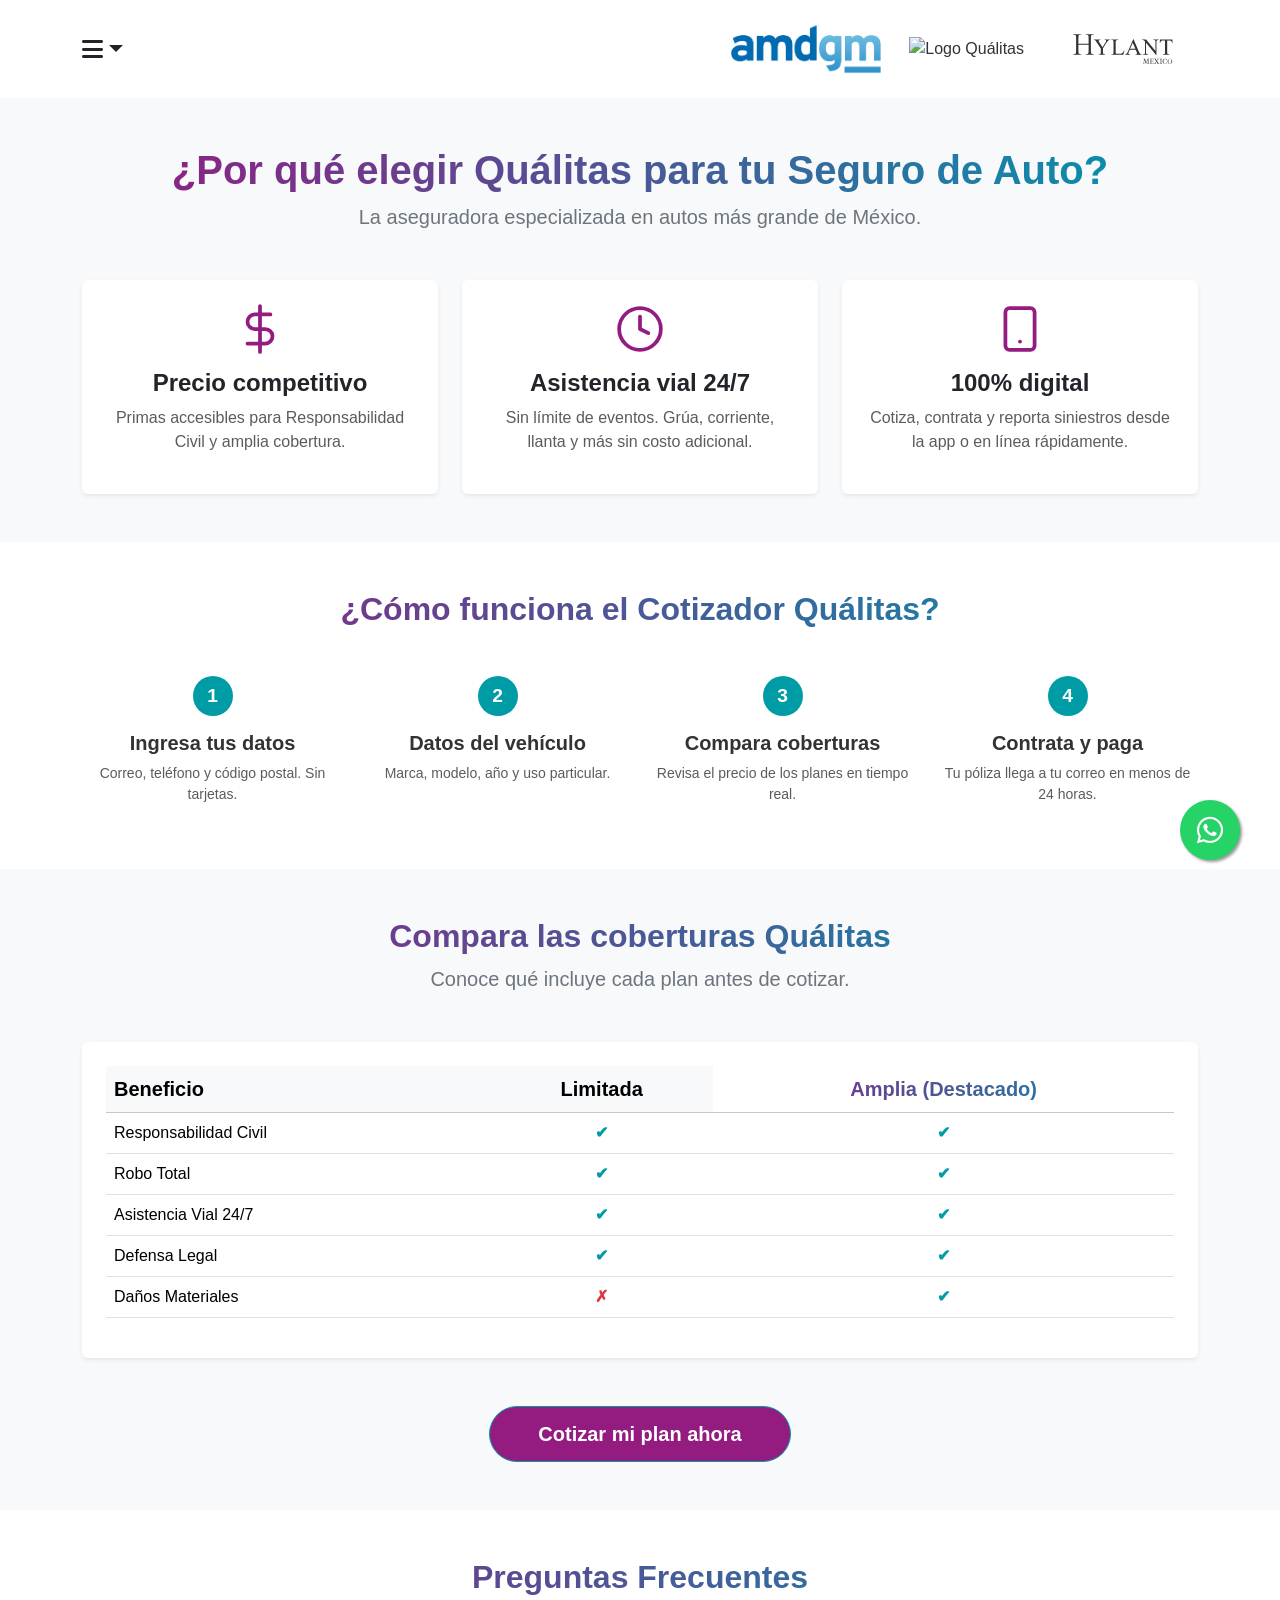
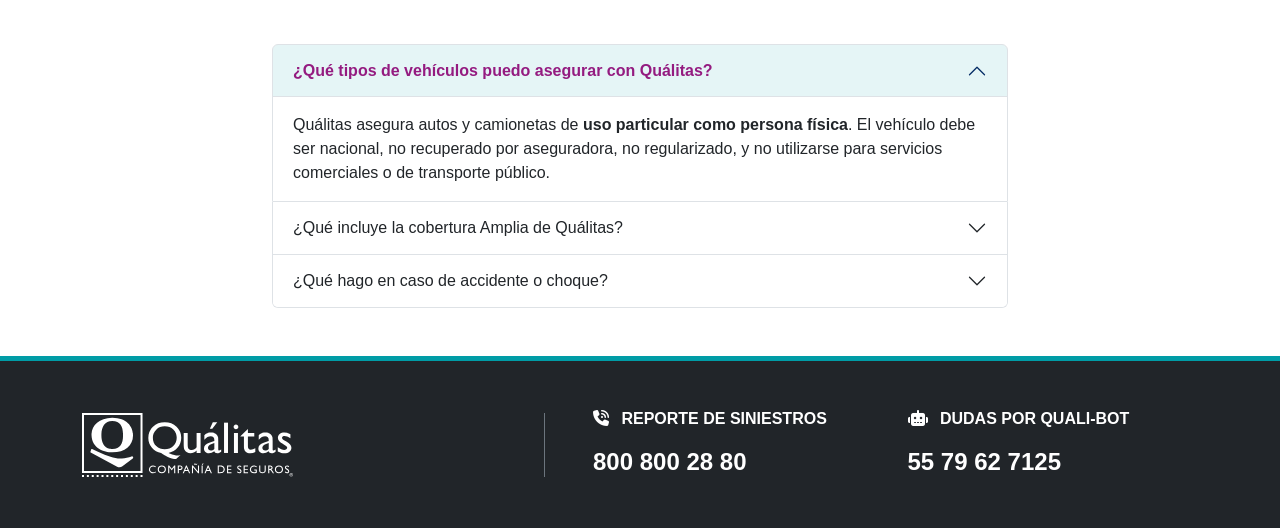
==== commit cad3abff: "Update faq.html" ====
--- a/faq.html
+++ b/faq.html
@@ -25,7 +25,6 @@
           <ul class="dropdown-menu shadow border-0" style="">
             <li><a class="dropdown-item active fw-bold" href="index.html"><i class="fa-solid fa-house me-2"></i> Inicio</a></li>
             <li><a class="dropdown-item" href="faq.html"><i class="fa-solid fa-circle-question me-2"></i> Preguntas Frecuentes</a></li>
-            <li><a class="dropdown-item" href="detalles.html"><i class="fa-solid fa-shield-halved me-2"></i> Coberturas y Planes</a></li>
             <li><hr class="dropdown-divider"></li>
             <li><a class="dropdown-item text-success fw-bold" href="https://api.whatsapp.com/send/?phone=5215563561516" target="_blank"><i class="fa-brands fa-whatsapp me-2"></i> Contacto Asesor</a></li>
           </ul>
@@ -216,22 +215,26 @@
 
     </main>
 
-    <footer class="py-5">
+
+    <!-- FOOTER -->
+    <footer class="py-5 bg-dark text-white border-top" style="border-top-width: 5px !important; border-top-color: var(--qualitas-teal) !important;">
       <div class="container">
         <div class="row align-items-center">
           <div class="col-md-5 mb-4 mb-md-0 border-end border-secondary">
-            <div class="brand-logo text-white fs-4 fw-bold">
-              Quálitas Seguros
+            <div class="brand-logo justify-content-md-start">
+              <img src="img/logo-footer-desk-quali.svg" alt="Logo Quálitas" class="header-logo" style="filter: brightness(0) invert(1);" />
             </div>
           </div>
           <div class="col-md-7 ps-md-5 footer-contact">
-            <div class="mb-4">
-              <h5 class="mb-2"><i class="fa-solid fa-phone-volume me-2"></i> ¿Tuviste un siniestro? Repórtalo</h5>
-              <a href="tel:8008002880" class="fs-5">800 800 28 80</a>
-            </div>
-            <div>
-              <h5 class="mb-2"><i class="fa-solid fa-robot me-2"></i> Conoce a Quali-Bot: Tu Compañero Digital</h5>
-              <a href="tel:5579627125" class="fs-5">55 79 62 7125</a>
+            <div class="row">
+              <div class="col-sm-6 mb-4 mb-sm-0">
+                <h6 class="text-uppercase text-muted fw-bold mb-3"><i class="fa-solid fa-phone-volume me-2"></i> Reporte de Siniestros</h6>
+                <a href="tel:8008002880" class="fs-4 text-white text-decoration-none fw-bold">800 800 28 80</a>
+              </div>
+              <div class="col-sm-6">
+                <h6 class="text-uppercase text-muted fw-bold mb-3"><i class="fa-solid fa-robot me-2"></i> Dudas por Quali-Bot</h6>
+                <a href="https://api.whatsapp.com/send/?phone=525579627125" target="_blank" class="fs-4 text-white text-decoration-none fw-bold">55 79 62 7125</a>
+              </div>
             </div>
           </div>
         </div>
--- a/css/styles.css
+++ b/css/styles.css
@@ -97,10 +97,18 @@
   text-decoration: underline;
   font-weight: bold;
   transition: color 0.3s ease;
+  
 }
 
 .footer-contact a:hover {
   color: var(--qualitas-teal);
+}
+footer a {
+  color: white !important;
+}
+
+footer h6.text-muted {
+  color: white !important;
 }
 
 /* -------------------------------------
